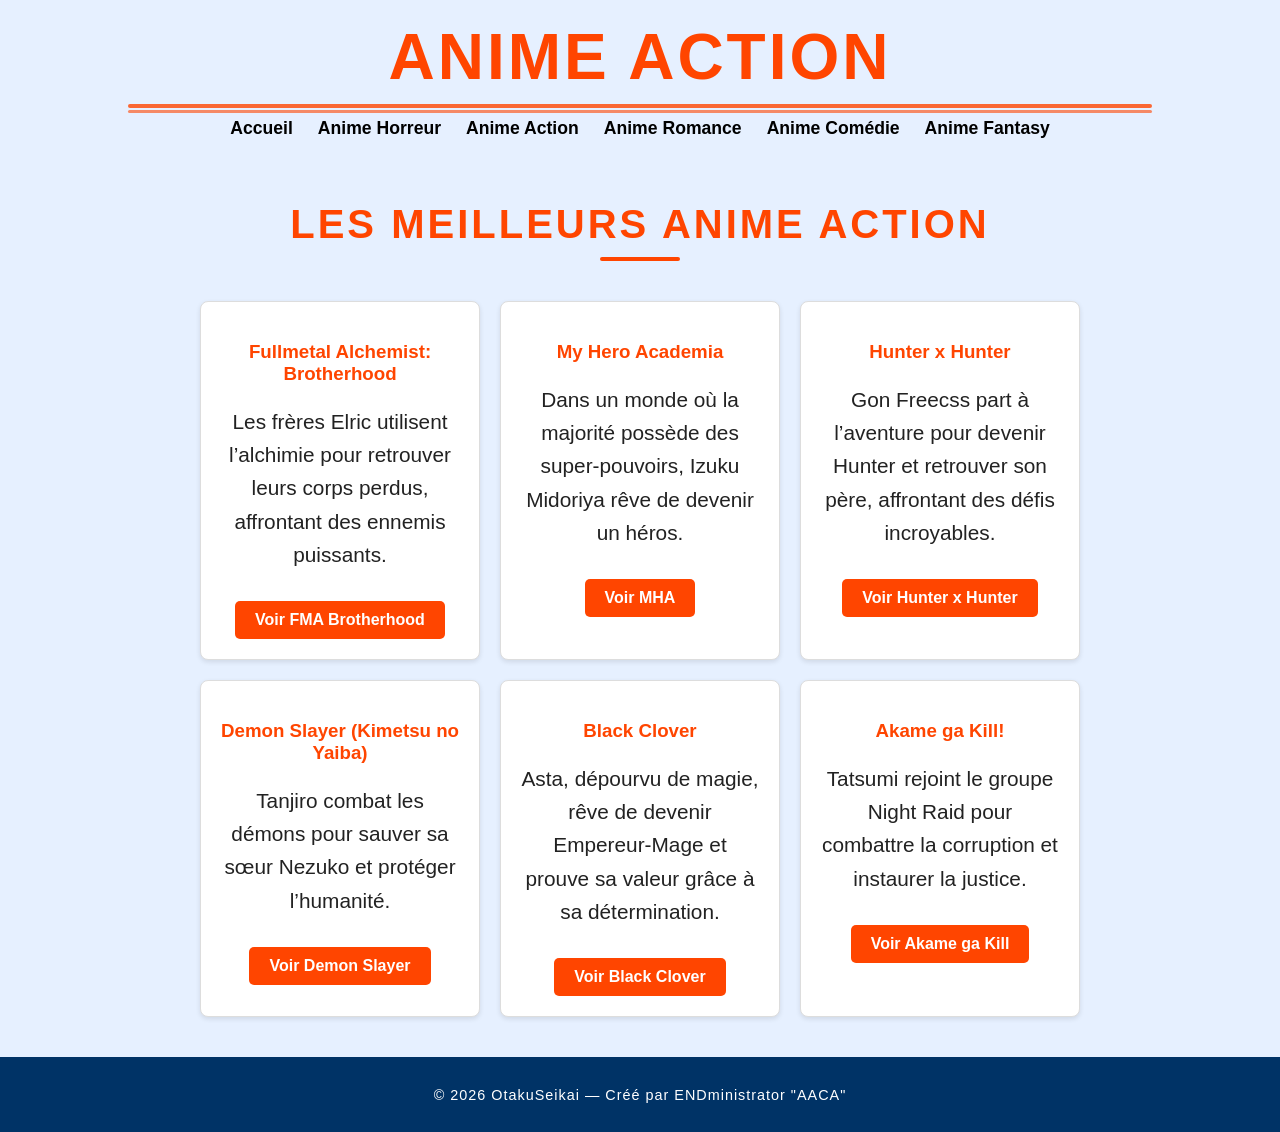
==== anime-action.html @ d96822b8 "Create anime-action.html" ====
<!doctype html>
<html lang="fr">
  <head>
    <meta charset="UTF-8" />
    <meta name="viewport" content="width=device-width, initial-scale=1.0" />
    <title>Anime Action — OtakuSeikai</title>
    <link rel="stylesheet" href="style.css" />
  </head>
  <body>
    <header>
      <h1>Anime Action</h1>
    </header>

    <nav>
      <ul>
        <li><a href="index.html">Accueil</a></li>
        <li><a href="anime-horreur.html">Anime Horreur</a></li>
        <li><a href="anime-action.html">Anime Action</a></li>
        <li><a href="anime-romance.html">Anime Romance</a></li>
        <li><a href="anime-comedie.html">Anime Comédie</a></li>
        <li><a href="anime-fantasy.html">Anime Fantasy</a></li>
      </ul>
    </nav>

    <main>
      <section id="presentation">
        <h2>Les Meilleurs Anime Action</h2>

        <article>
          <h3>Fullmetal Alchemist: Brotherhood</h3>
          <p>
            Les frères Elric utilisent l’alchimie pour retrouver leurs corps
            perdus, affrontant des ennemis puissants.
          </p>
          <a
            href="https://anime-sama.to/catalogue/fullmetal-alchemist-brotherhood/"
            target="_blank"
            rel="noopener noreferrer"
            class="btn"
            >Voir FMA Brotherhood</a
          >
        </article>

        <article>
          <h3>My Hero Academia</h3>
          <p>
            Dans un monde où la majorité possède des super-pouvoirs, Izuku
            Midoriya rêve de devenir un héros.
          </p>
          <a
            href="https://anime-sama.to/catalogue/my-hero-academia/"
            target="_blank"
            rel="noopener noreferrer"
            class="btn"
            >Voir MHA</a
          >
        </article>

        <article>
          <h3>Hunter x Hunter</h3>
          <p>
            Gon Freecss part à l’aventure pour devenir Hunter et retrouver son
            père, affrontant des défis incroyables.
          </p>
          <a
            href="https://anime-sama.to/catalogue/hunter-x-hunter/"
            target="_blank"
            rel="noopener noreferrer"
            class="btn"
            >Voir Hunter x Hunter</a
          >
        </article>

        <article>
          <h3>Demon Slayer (Kimetsu no Yaiba)</h3>
          <p>
            Tanjiro combat les démons pour sauver sa sœur Nezuko et protéger
            l’humanité.
          </p>
          <a
            href="https://anime-sama.to/catalogue/kimetsu-no-yaiba/"
            target="_blank"
            rel="noopener noreferrer"
            class="btn"
            >Voir Demon Slayer</a
          >
        </article>

        <article>
          <h3>Black Clover</h3>
          <p>
            Asta, dépourvu de magie, rêve de devenir Empereur-Mage et prouve sa
            valeur grâce à sa détermination.
          </p>
          <a
            href="https://anime-sama.to/catalogue/black-clover/"
            target="_blank"
            rel="noopener noreferrer"
            class="btn"
            >Voir Black Clover</a
          >
        </article>

        <article>
          <h3>Akame ga Kill!</h3>
          <p>
            Tatsumi rejoint le groupe Night Raid pour combattre la corruption et
            instaurer la justice.
          </p>
          <a
            href="https://anime-sama.to/catalogue/akame-ga-kill/"
            target="_blank"
            rel="noopener noreferrer"
            class="btn"
            >Voir Akame ga Kill</a
          >
        </article>
      </section>
    </main>

    <footer>
      <p>&copy; 2026 OtakuSeikai — Créé par ENDministrator "AACA"</p>
    </footer>
  </body>
</html>
---- style.css ----
/* --- Style global --- */
body {
  background-color: #e6f0ff; /* Bleu clair agréable */
  font-family: "Segoe UI", Arial, sans-serif;
  margin: 0;
  padding: 0;
}

/* --- En-tête --- */
header h1 {
  font-size: 4em;
  font-weight: bold;
  color: #ff4500;
  text-align: center;
  margin: 20px 0 10px 0;
  letter-spacing: 3px;
  text-transform: uppercase;
  position: relative;
}

/* Ligne décorative sous le titre */
header h1::after {
  content: "";
  display: block;
  width: 80%;
  height: 4px;
  background-color: #ff4500;
  margin: 10px auto 0;
  border-radius: 2px;
  opacity: 0.8;
}

/* --- Navigation --- */
nav {
  margin-top: 5px;
}

nav ul {
  list-style-type: none;
  padding: 0;
  margin: 0 auto;
  display: flex;
  justify-content: center;
  gap: 25px;
  position: relative;
}

nav ul::before {
  content: "";
  position: absolute;
  top: -8px;
  left: 10%;
  right: 10%;
  height: 3px;
  background-color: #ff4500;
  border-radius: 2px;
  opacity: 0.6;
}

nav a {
  text-decoration: none;
  color: #000;
  font-weight: bold;
  font-size: 1.1em;
  transition:
    color 0.3s ease,
    transform 0.3s ease;
}

nav a:hover {
  color: #ff4500;
  transform: scale(1.1);
}

/* --- Introduction --- */
main section p {
  font-size: 1.3em;
  line-height: 1.6;
  text-align: center;
  color: #222;
  margin: 20px 0;
}

/* --- Présentation des anime --- */
#presentation {
  display: grid;
  grid-template-columns: repeat(3, 280px);
  gap: 20px;
  justify-content: center;
  margin-top: 30px;
}

#presentation h2 {
  grid-column: 1 / -1;
  text-align: center;
  font-size: 2.5em;
  font-weight: bold;
  color: #ff4500;
  text-transform: uppercase;
  letter-spacing: 3px;
  margin-bottom: 20px;
  position: relative;
}

#presentation h2::after {
  content: "";
  display: block;
  width: 80px;
  height: 4px;
  background-color: #ff4500;
  margin: 10px auto 0;
  border-radius: 2px;
}

#presentation article {
  background-color: #ffffff;
  border: 1px solid #ddd;
  border-radius: 8px;
  padding: 20px;
  text-align: center;
  box-shadow: 0 2px 5px rgba(0, 0, 0, 0.1);
  transition: transform 0.3s ease;
}

#presentation article:hover {
  transform: scale(1.05);
}

#presentation h3 {
  color: #ff4500;
}

/* --- Boutons anime --- */
.btn {
  display: inline-block;
  margin-top: 10px;
  padding: 10px 20px;
  background-color: #ff4500;
  color: #fff;
  font-weight: bold;
  text-decoration: none;
  border-radius: 5px;
  transition:
    background-color 0.3s ease,
    transform 0.3s ease;
}

.btn:hover {
  background-color: #e63e00;
  transform: scale(1.05);
}

/* --- Pied de page --- */
footer {
  text-align: center;
  background-color: #003366; /* Bleu foncé élégant */
  color: #fff;
  padding: 15px;
  margin-top: 40px;
  font-size: 0.9em;
  letter-spacing: 1px;
}
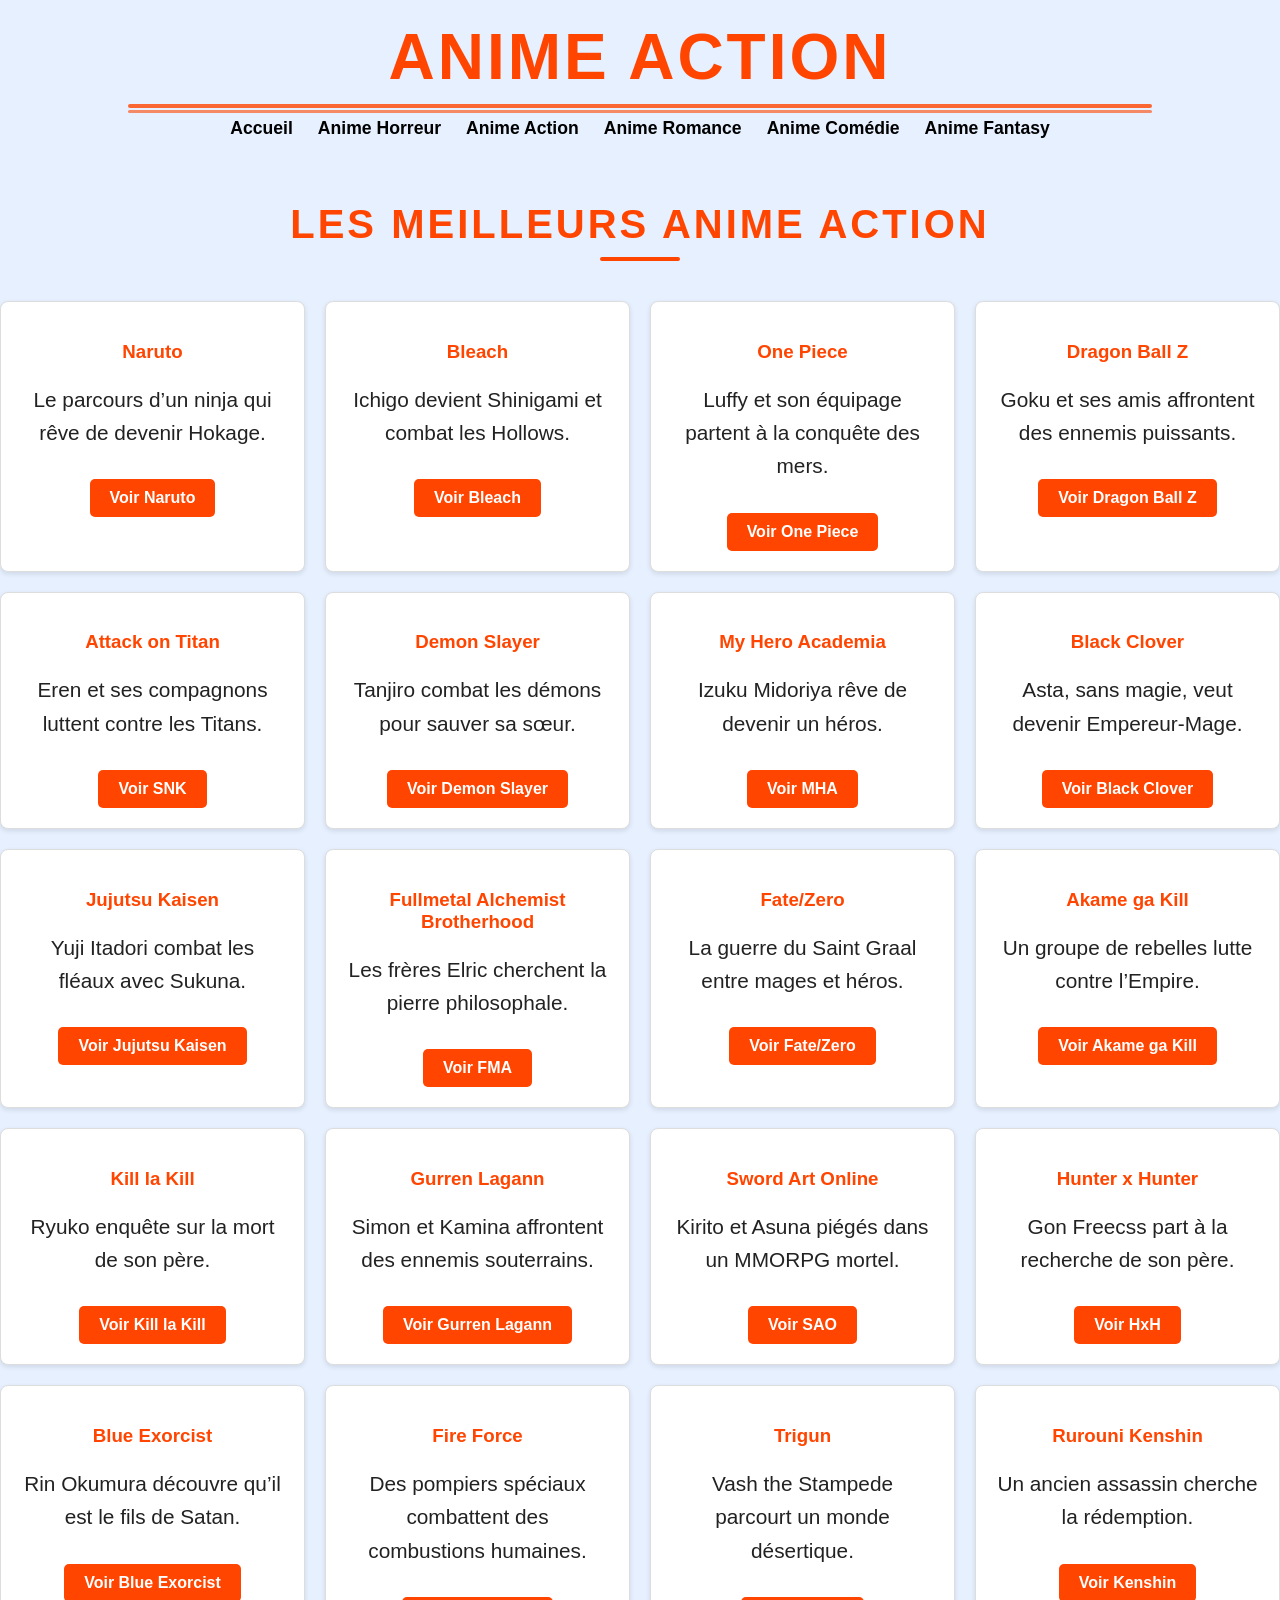
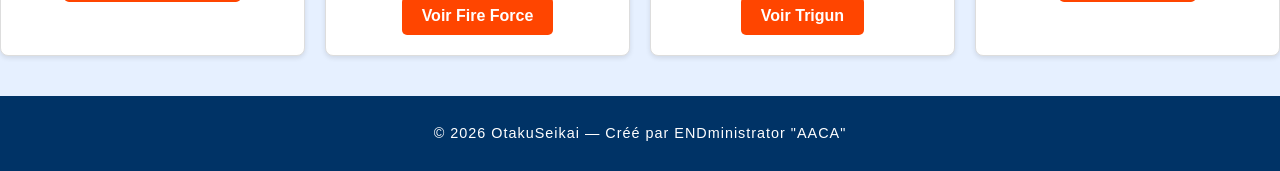
==== commit d413be9f: "Update anime-action.html" ====
--- a/anime-action.html
+++ b/anime-action.html
@@ -27,92 +27,222 @@
         <h2>Les Meilleurs Anime Action</h2>
 
         <article>
-          <h3>Fullmetal Alchemist: Brotherhood</h3>
-          <p>
-            Les frères Elric utilisent l’alchimie pour retrouver leurs corps
-            perdus, affrontant des ennemis puissants.
-          </p>
+          <h3>Naruto</h3>
+          <p>Le parcours d’un ninja qui rêve de devenir Hokage.</p>
+          <a
+            href="https://anime-sama.to/catalogue/naruto/"
+            target="_blank"
+            class="btn"
+            >Voir Naruto</a
+          >
+        </article>
+
+        <article>
+          <h3>Bleach</h3>
+          <p>Ichigo devient Shinigami et combat les Hollows.</p>
+          <a
+            href="https://anime-sama.to/catalogue/bleach/"
+            target="_blank"
+            class="btn"
+            >Voir Bleach</a
+          >
+        </article>
+
+        <article>
+          <h3>One Piece</h3>
+          <p>Luffy et son équipage partent à la conquête des mers.</p>
+          <a
+            href="https://anime-sama.to/catalogue/one-piece/"
+            target="_blank"
+            class="btn"
+            >Voir One Piece</a
+          >
+        </article>
+
+        <article>
+          <h3>Dragon Ball Z</h3>
+          <p>Goku et ses amis affrontent des ennemis puissants.</p>
+          <a
+            href="https://anime-sama.to/catalogue/dragon-ball/"
+            target="_blank"
+            class="btn"
+            >Voir Dragon Ball Z</a
+          >
+        </article>
+
+        <article>
+          <h3>Attack on Titan</h3>
+          <p>Eren et ses compagnons luttent contre les Titans.</p>
+          <a
+            href="https://anime-sama.to/catalogue/shingeki-no-kyojin/"
+            target="_blank"
+            class="btn"
+            >Voir SNK</a
+          >
+        </article>
+
+        <article>
+          <h3>Demon Slayer</h3>
+          <p>Tanjiro combat les démons pour sauver sa sœur.</p>
+          <a
+            href="https://anime-sama.to/catalogue/kimetsu-no-yaiba/"
+            target="_blank"
+            class="btn"
+            >Voir Demon Slayer</a
+          >
+        </article>
+
+        <article>
+          <h3>My Hero Academia</h3>
+          <p>Izuku Midoriya rêve de devenir un héros.</p>
+          <a
+            href="https://anime-sama.to/catalogue/boku-no-hero-academia/"
+            target="_blank"
+            class="btn"
+            >Voir MHA</a
+          >
+        </article>
+
+        <article>
+          <h3>Black Clover</h3>
+          <p>Asta, sans magie, veut devenir Empereur-Mage.</p>
+          <a
+            href="https://anime-sama.to/catalogue/black-clover/"
+            target="_blank"
+            class="btn"
+            >Voir Black Clover</a
+          >
+        </article>
+
+        <article>
+          <h3>Jujutsu Kaisen</h3>
+          <p>Yuji Itadori combat les fléaux avec Sukuna.</p>
+          <a
+            href="https://anime-sama.to/catalogue/jujutsu-kaisen/"
+            target="_blank"
+            class="btn"
+            >Voir Jujutsu Kaisen</a
+          >
+        </article>
+
+        <article>
+          <h3>Fullmetal Alchemist Brotherhood</h3>
+          <p>Les frères Elric cherchent la pierre philosophale.</p>
           <a
             href="https://anime-sama.to/catalogue/fullmetal-alchemist-brotherhood/"
             target="_blank"
-            rel="noopener noreferrer"
-            class="btn"
-            >Voir FMA Brotherhood</a
-          >
-        </article>
-
-        <article>
-          <h3>My Hero Academia</h3>
-          <p>
-            Dans un monde où la majorité possède des super-pouvoirs, Izuku
-            Midoriya rêve de devenir un héros.
-          </p>
-          <a
-            href="https://anime-sama.to/catalogue/my-hero-academia/"
-            target="_blank"
-            rel="noopener noreferrer"
-            class="btn"
-            >Voir MHA</a
+            class="btn"
+            >Voir FMA</a
+          >
+        </article>
+
+        <article>
+          <h3>Fate/Zero</h3>
+          <p>La guerre du Saint Graal entre mages et héros.</p>
+          <a
+            href="https://anime-sama.to/catalogue/fate-zero/"
+            target="_blank"
+            class="btn"
+            >Voir Fate/Zero</a
+          >
+        </article>
+
+        <article>
+          <h3>Akame ga Kill</h3>
+          <p>Un groupe de rebelles lutte contre l’Empire.</p>
+          <a
+            href="https://anime-sama.to/catalogue/akame-ga-kill/"
+            target="_blank"
+            class="btn"
+            >Voir Akame ga Kill</a
+          >
+        </article>
+
+        <article>
+          <h3>Kill la Kill</h3>
+          <p>Ryuko enquête sur la mort de son père.</p>
+          <a
+            href="https://anime-sama.to/catalogue/kill-la-kill/"
+            target="_blank"
+            class="btn"
+            >Voir Kill la Kill</a
+          >
+        </article>
+
+        <article>
+          <h3>Gurren Lagann</h3>
+          <p>Simon et Kamina affrontent des ennemis souterrains.</p>
+          <a
+            href="https://anime-sama.to/catalogue/gurren-lagann/"
+            target="_blank"
+            class="btn"
+            >Voir Gurren Lagann</a
+          >
+        </article>
+
+        <article>
+          <h3>Sword Art Online</h3>
+          <p>Kirito et Asuna piégés dans un MMORPG mortel.</p>
+          <a
+            href="https://anime-sama.to/catalogue/sword-art-online/"
+            target="_blank"
+            class="btn"
+            >Voir SAO</a
           >
         </article>
 
         <article>
           <h3>Hunter x Hunter</h3>
-          <p>
-            Gon Freecss part à l’aventure pour devenir Hunter et retrouver son
-            père, affrontant des défis incroyables.
-          </p>
+          <p>Gon Freecss part à la recherche de son père.</p>
           <a
             href="https://anime-sama.to/catalogue/hunter-x-hunter/"
             target="_blank"
-            rel="noopener noreferrer"
-            class="btn"
-            >Voir Hunter x Hunter</a
-          >
-        </article>
-
-        <article>
-          <h3>Demon Slayer (Kimetsu no Yaiba)</h3>
-          <p>
-            Tanjiro combat les démons pour sauver sa sœur Nezuko et protéger
-            l’humanité.
-          </p>
-          <a
-            href="https://anime-sama.to/catalogue/kimetsu-no-yaiba/"
-            target="_blank"
-            rel="noopener noreferrer"
-            class="btn"
-            >Voir Demon Slayer</a
-          >
-        </article>
-
-        <article>
-          <h3>Black Clover</h3>
-          <p>
-            Asta, dépourvu de magie, rêve de devenir Empereur-Mage et prouve sa
-            valeur grâce à sa détermination.
-          </p>
-          <a
-            href="https://anime-sama.to/catalogue/black-clover/"
-            target="_blank"
-            rel="noopener noreferrer"
-            class="btn"
-            >Voir Black Clover</a
-          >
-        </article>
-
-        <article>
-          <h3>Akame ga Kill!</h3>
-          <p>
-            Tatsumi rejoint le groupe Night Raid pour combattre la corruption et
-            instaurer la justice.
-          </p>
-          <a
-            href="https://anime-sama.to/catalogue/akame-ga-kill/"
-            target="_blank"
-            rel="noopener noreferrer"
-            class="btn"
-            >Voir Akame ga Kill</a
+            class="btn"
+            >Voir HxH</a
+          >
+        </article>
+
+        <article>
+          <h3>Blue Exorcist</h3>
+          <p>Rin Okumura découvre qu’il est le fils de Satan.</p>
+          <a
+            href="https://anime-sama.to/catalogue/ao-no-exorcist/"
+            target="_blank"
+            class="btn"
+            >Voir Blue Exorcist</a
+          >
+        </article>
+
+        <article>
+          <h3>Fire Force</h3>
+          <p>Des pompiers spéciaux combattent des combustions humaines.</p>
+          <a
+            href="https://anime-sama.to/catalogue/fire-force/"
+            target="_blank"
+            class="btn"
+            >Voir Fire Force</a
+          >
+        </article>
+
+        <article>
+          <h3>Trigun</h3>
+          <p>Vash the Stampede parcourt un monde désertique.</p>
+          <a
+            href="https://anime-sama.to/catalogue/trigun/"
+            target="_blank"
+            class="btn"
+            >Voir Trigun</a
+          >
+        </article>
+
+        <article>
+          <h3>Rurouni Kenshin</h3>
+          <p>Un ancien assassin cherche la rédemption.</p>
+          <a
+            href="https://anime-sama.to/catalogue/rurouni-kenshin/"
+            target="_blank"
+            class="btn"
+            >Voir Kenshin</a
           >
         </article>
       </section>
--- a/style.css
+++ b/style.css
@@ -1,7 +1,7 @@
 /* --- Style global --- */
 body {
   background-color: #e6f0ff; /* Bleu clair agréable */
-  font-family: "Segoe UI", Arial, sans-serif;
+  font-family: "Poppins", "Segoe UI", Arial, sans-serif;
   margin: 0;
   padding: 0;
 }
@@ -84,7 +84,10 @@
 /* --- Présentation des anime --- */
 #presentation {
   display: grid;
-  grid-template-columns: repeat(3, 280px);
+  grid-template-columns: repeat(
+    auto-fit,
+    minmax(250px, 1fr)
+  ); /* Grille flexible */
   gap: 20px;
   justify-content: center;
   margin-top: 30px;
@@ -120,6 +123,7 @@
   text-align: center;
   box-shadow: 0 2px 5px rgba(0, 0, 0, 0.1);
   transition: transform 0.3s ease;
+  animation: fadeInUp 0.6s ease;
 }
 
 #presentation article:hover {
@@ -150,6 +154,88 @@
   transform: scale(1.05);
 }
 
+/* --- Actualités Anime --- */
+#actualites {
+  margin: 40px auto;
+  max-width: 800px;
+  background-color: #ffffff;
+  border: 1px solid #ddd;
+  border-radius: 8px;
+  padding: 20px;
+  box-shadow: 0 2px 5px rgba(0, 0, 0, 0.1);
+}
+
+#actualites h2 {
+  text-align: center;
+  font-size: 2em;
+  font-weight: bold;
+  color: #003366;
+  margin-bottom: 15px;
+}
+
+#actualites ul {
+  list-style-type: none;
+  padding: 0;
+}
+
+#actualites li {
+  font-size: 1.1em;
+  margin: 8px 0;
+  color: #222;
+}
+
+/* --- Catégories --- */
+#categories {
+  margin: 50px auto;
+  max-width: 1200px;
+}
+
+#categories h2 {
+  text-align: center;
+  font-size: 2.2em;
+  font-weight: bold;
+  color: #003366;
+  margin-bottom: 25px;
+}
+
+.categories-grid {
+  display: grid;
+  grid-template-columns: repeat(auto-fit, minmax(220px, 1fr));
+  gap: 20px;
+}
+
+.categories-grid article {
+  background-color: #ffffff;
+  border: 1px solid #ddd;
+  border-radius: 8px;
+  padding: 20px;
+  text-align: center;
+  box-shadow: 0 2px 5px rgba(0, 0, 0, 0.1);
+  transition: transform 0.3s ease;
+}
+
+.categories-grid article:hover {
+  transform: translateY(-5px);
+}
+
+.categories-grid h3 a {
+  text-decoration: none;
+  color: #ff4500;
+  font-size: 1.3em;
+  font-weight: bold;
+  transition: color 0.3s ease;
+}
+
+.categories-grid h3 a:hover {
+  color: #e63e00;
+}
+
+.categories-grid p {
+  font-size: 1em;
+  color: #333;
+  margin-top: 10px;
+}
+
 /* --- Pied de page --- */
 footer {
   text-align: center;
@@ -160,3 +246,58 @@
   font-size: 0.9em;
   letter-spacing: 1px;
 }
+
+/* --- Animation --- */
+@keyframes fadeInUp {
+  from {
+    opacity: 0;
+    transform: translateY(20px);
+  }
+  to {
+    opacity: 1;
+    transform: translateY(0);
+  }
+}
+
+/* --- Responsive Design --- */
+
+/* Tablettes (max 900px) */
+@media (max-width: 900px) {
+  nav ul {
+    flex-wrap: wrap;
+    gap: 15px;
+  }
+
+  header h1 {
+    font-size: 2.5em;
+  }
+}
+
+/* Mobiles (max 600px) */
+@media (max-width: 600px) {
+  nav ul {
+    flex-direction: column;
+    align-items: center;
+    gap: 12px;
+  }
+
+  nav a {
+    font-size: 1em;
+    padding: 8px 0;
+  }
+
+  main section p {
+    font-size: 1.1em;
+    line-height: 1.4;
+    padding: 0 10px;
+  }
+
+  header h1 {
+    font-size: 1.8em;
+    letter-spacing: 1px;
+  }
+
+  #presentation article {
+    padding: 15px;
+  }
+}
